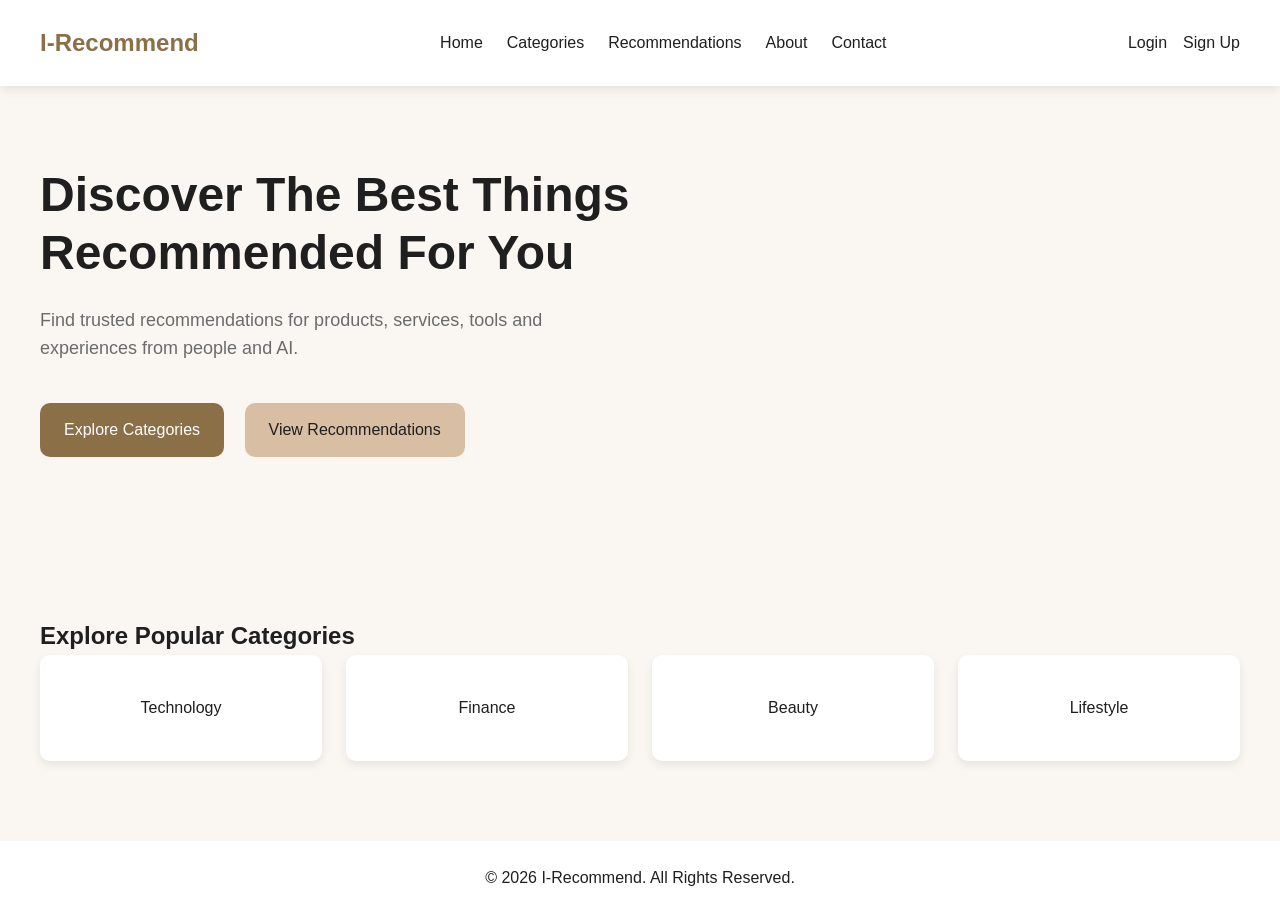
==== index.html @ aad708f9 "Build project structure and homepage foundation" ====
<!DOCTYPE html>
<html lang="en">

<head>
<meta charset="UTF-8">

<meta name="viewport" content="width=device-width, initial-scale=1.0">

<title>I-Recommend | Discover The Best Recommendations</title>

<meta name="description" content="I-Recommend helps you discover the best products, services, tools and experiences recommended by people and AI.">

<!-- CSS -->
<link rel="stylesheet" href="css/variables.css">
<link rel="stylesheet" href="css/styles.css">
<link rel="stylesheet" href="css/responsive.css">
<link rel="stylesheet" href="css/animations.css">

</head>


<body>

<!-- Navigation -->
<header>
<nav class="navbar">

<div class="logo">
I-Recommend
</div>


<ul class="nav-links">

<li>
<a href="index.html">Home</a>
</li>

<li>
<a href="categories.html">Categories</a>
</li>

<li>
<a href="recommendation.html">Recommendations</a>
</li>

<li>
<a href="about.html">About</a>
</li>

<li>
<a href="contact.html">Contact</a>
</li>

</ul>


<div class="auth-buttons">

<a href="login.html">
Login
</a>

<a href="signup.html">
Sign Up
</a>

</div>


</nav>

</header>



<!-- Hero Section -->

<main>


<section class="hero">


<div class="hero-content">


<h1>
Discover The Best Things Recommended For You
</h1>


<p>
Find trusted recommendations for products, services, tools and experiences from people and AI.
</p>


<div class="hero-actions">

<a href="categories.html" class="primary-btn">
Explore Categories
</a>


<a href="recommendation.html" class="secondary-btn">
View Recommendations
</a>


</div>


</div>



<div class="hero-image">

<!-- Image will be added later -->

</div>



</section>





<!-- Categories Preview -->


<section class="categories-preview">


<h2>
Explore Popular Categories
</h2>


<div class="category-container">


<div class="category-card">
Technology
</div>


<div class="category-card">
Finance
</div>


<div class="category-card">
Beauty
</div>


<div class="category-card">
Lifestyle
</div>


</div>


</section>



</main>





<!-- Footer -->

<footer>

<p>
© 2026 I-Recommend. All Rights Reserved.
</p>

</footer>



<!-- JavaScript -->

<script src="js/app.js"></script>


</body>

</html>
---- css/variables.css ----
:root {

/* Brand Colors */

--primary-color: #8B6F47;
--secondary-color: #D8BFA3;
--accent-color: #6A4E42;

--background-color: #FAF7F2;
--surface-color: #FFFFFF;

--text-primary: #1F1F1F;
--text-secondary: #6B6B6B;


/* Buttons */

--button-radius: 10px;


/* Typography */

--font-primary: "Inter", Arial, sans-serif;


/* Spacing System */

--space-xs: 8px;
--space-sm: 16px;
--space-md: 24px;
--space-lg: 40px;
--space-xl: 80px;


/* Shadows */

--shadow-small:
0 4px 10px rgba(0,0,0,0.08);


--shadow-medium:
0 10px 30px rgba(0,0,0,0.12);


}
---- css/styles.css ----
/* Global Reset */

* {
margin: 0;
padding: 0;
box-sizing: border-box;
}



body {

font-family: var(--font-primary);

background: var(--background-color);

color: var(--text-primary);

line-height: 1.6;

}

.container {
width: min(1200px, 90%);
margin: 0 auto;
}



a {

text-decoration: none;

color: inherit;

}



ul {

list-style: none;

}



/* Navigation */


.navbar {

display: flex;

justify-content: space-between;

align-items: center;

padding: var(--space-md) var(--space-lg);

background: var(--surface-color);

box-shadow: var(--shadow-small);

}



.logo {

font-size: 24px;

font-weight: 700;

color: var(--primary-color);

}



.nav-links {

display: flex;

gap: var(--space-md);

}



.nav-links a {

color: var(--text-primary);

}



.auth-buttons {

display: flex;

gap: var(--space-sm);

}




/* Hero */


.hero {

display: flex;

justify-content: space-between;

align-items: center;

padding: var(--space-xl) var(--space-lg);

}



.hero-content {

max-width: 600px;

}



.hero h1 {

font-size: 48px;

line-height: 1.2;

margin-bottom: var(--space-md);

}



.hero p {

color: var(--text-secondary);

font-size: 18px;

margin-bottom: var(--space-lg);

}




/* Buttons */


.primary-btn,
.secondary-btn {

display: inline-block;

padding: 14px 24px;

border-radius: var(--button-radius);

margin-right: var(--space-sm);

}



.primary-btn {

background: var(--primary-color);

color:white;

}



.secondary-btn {

background: var(--secondary-color);

}



/* Categories */


.categories-preview {

padding: var(--space-xl) var(--space-lg);

}



.category-container {

display:grid;

grid-template-columns:repeat(4,1fr);

gap:var(--space-md);

}



.category-card {

background:white;

padding:40px;

border-radius:var(--button-radius);

box-shadow:var(--shadow-small);

text-align:center;

}



/* Footer */


footer {

text-align:center;

padding:var(--space-md);

background:white;

}
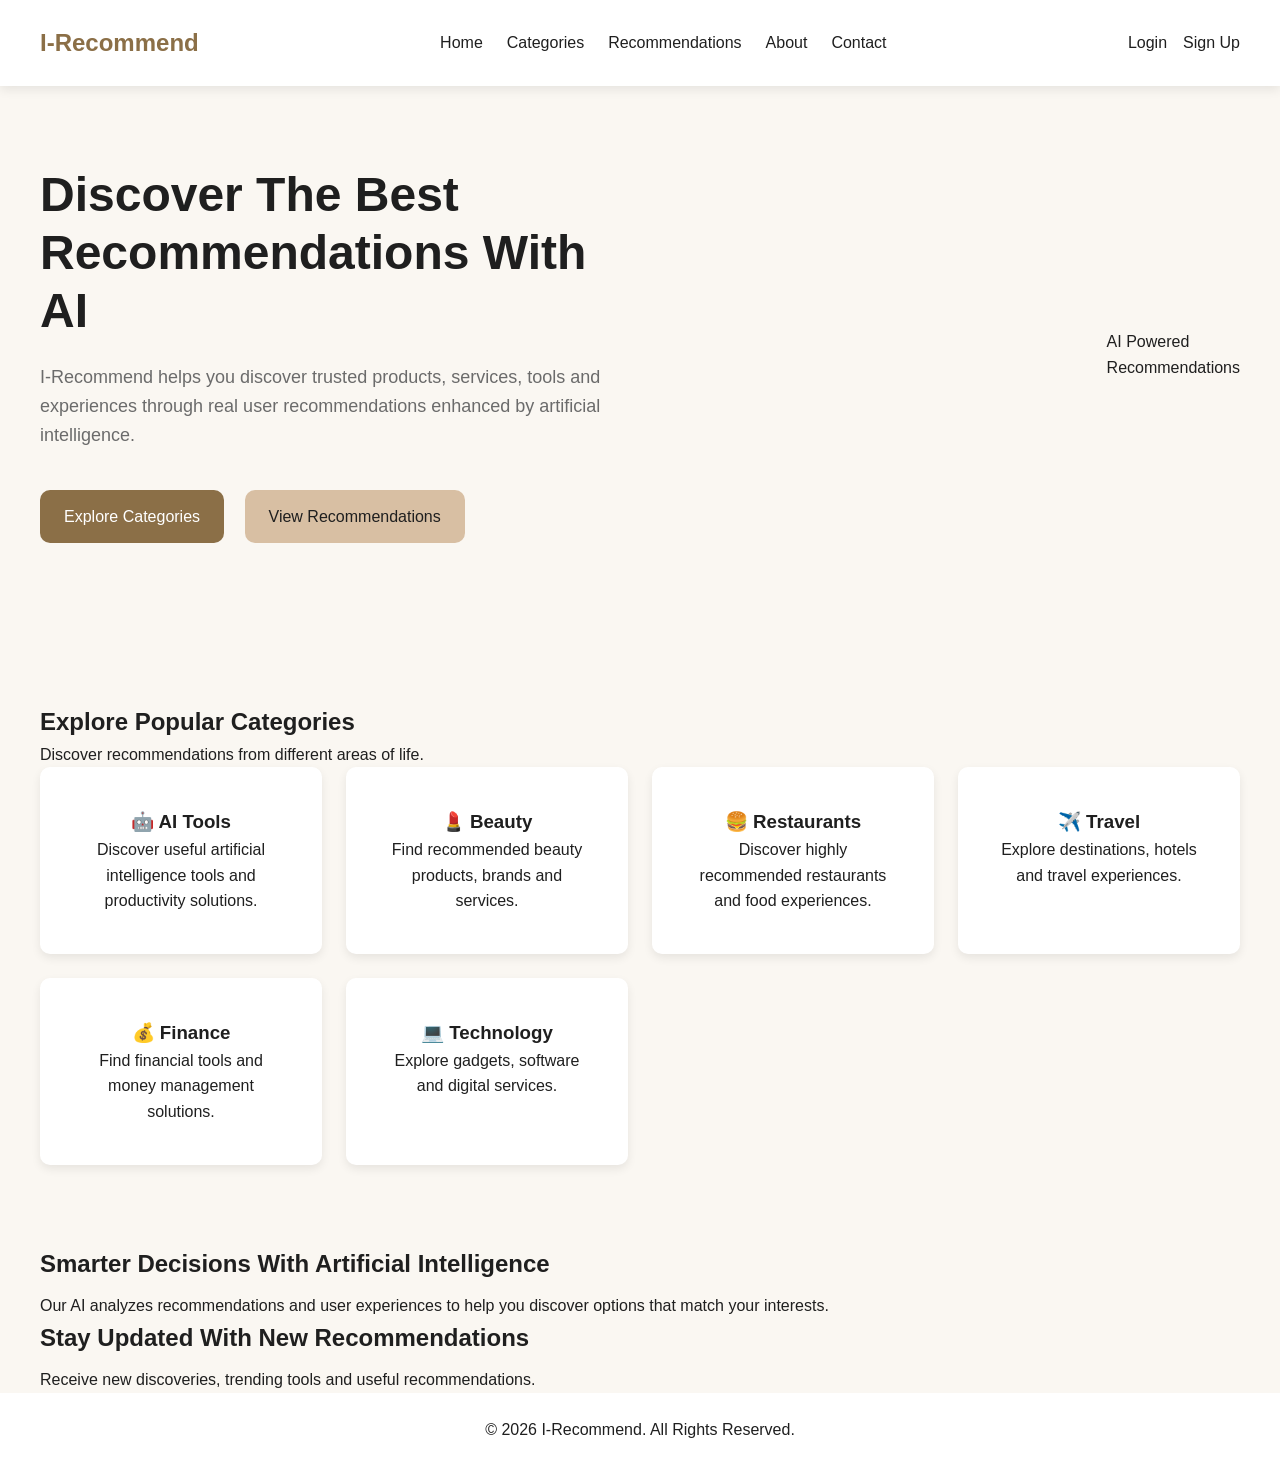
==== commit 69deed54: "Improve homepage sections and spacing" ====
--- a/index.html
+++ b/index.html
@@ -2,83 +2,105 @@
 <html lang="en">
 
 <head>
+
 <meta charset="UTF-8">
 
 <meta name="viewport" content="width=device-width, initial-scale=1.0">
 
-<title>I-Recommend | Discover The Best Recommendations</title>
-
-<meta name="description" content="I-Recommend helps you discover the best products, services, tools and experiences recommended by people and AI.">
-
-<!-- CSS -->
+<title>I-Recommend | AI Powered Recommendations</title>
+
+<meta name="description" content="Discover trusted recommendations for products, services, tools, places and experiences powered by AI and community insights.">
+
+
 <link rel="stylesheet" href="css/variables.css">
+
 <link rel="stylesheet" href="css/styles.css">
+
 <link rel="stylesheet" href="css/responsive.css">
+
 <link rel="stylesheet" href="css/animations.css">
 
+
 </head>
 
 
 <body>
 
-<!-- Navigation -->
+
 <header>
+
+
 <nav class="navbar">
+
 
 <div class="logo">
 I-Recommend
 </div>
 
 
+
 <ul class="nav-links">
 
+
 <li>
 <a href="index.html">Home</a>
 </li>
 
+
 <li>
 <a href="categories.html">Categories</a>
 </li>
 
+
 <li>
 <a href="recommendation.html">Recommendations</a>
 </li>
 
+
 <li>
 <a href="about.html">About</a>
 </li>
 
+
 <li>
 <a href="contact.html">Contact</a>
 </li>
 
+
 </ul>
 
 
+
+
 <div class="auth-buttons">
+
 
 <a href="login.html">
 Login
 </a>
 
+
 <a href="signup.html">
 Sign Up
 </a>
 
+
 </div>
 
 
 </nav>
 
+
 </header>
 
 
 
-<!-- Hero Section -->
+
 
 <main>
 
 
+
 <section class="hero">
 
 
@@ -86,16 +108,18 @@
 
 
 <h1>
-Discover The Best Things Recommended For You
+Discover The Best Recommendations With AI
 </h1>
 
 
 <p>
-Find trusted recommendations for products, services, tools and experiences from people and AI.
-</p>
+I-Recommend helps you discover trusted products, services, tools and experiences through real user recommendations enhanced by artificial intelligence.
+</p>
+
 
 
 <div class="hero-actions">
+
 
 <a href="categories.html" class="primary-btn">
 Explore Categories
@@ -114,9 +138,19 @@
 
 
 
+
+
 <div class="hero-image">
 
-<!-- Image will be added later -->
+
+<div class="ai-card">
+
+AI Powered
+<br>
+Recommendations
+
+</div>
+
 
 </div>
 
@@ -128,7 +162,6 @@
 
 
 
-<!-- Categories Preview -->
 
 
 <section class="categories-preview">
@@ -139,59 +172,199 @@
 </h2>
 
 
+<p>
+Discover recommendations from different areas of life.
+</p>
+
+
+
+
 <div class="category-container">
 
 
-<div class="category-card">
-Technology
-</div>
-
-
-<div class="category-card">
-Finance
-</div>
-
-
-<div class="category-card">
-Beauty
-</div>
-
-
-<div class="category-card">
-Lifestyle
-</div>
-
-
-</div>
+
+
+
+<div class="category-card">
+
+<h3>
+🤖 AI Tools
+</h3>
+
+<p>
+Discover useful artificial intelligence tools and productivity solutions.
+</p>
+
+</div>
+
+
+
+
+
+
+<div class="category-card">
+
+<h3>
+💄 Beauty
+</h3>
+
+<p>
+Find recommended beauty products, brands and services.
+</p>
+
+</div>
+
+
+
+
+
+
+<div class="category-card">
+
+<h3>
+🍔 Restaurants
+</h3>
+
+<p>
+Discover highly recommended restaurants and food experiences.
+</p>
+
+</div>
+
+
+
+
+
+
+<div class="category-card">
+
+<h3>
+✈️ Travel
+</h3>
+
+<p>
+Explore destinations, hotels and travel experiences.
+</p>
+
+</div>
+
+
+
+
+
+
+<div class="category-card">
+
+<h3>
+💰 Finance
+</h3>
+
+<p>
+Find financial tools and money management solutions.
+</p>
+
+</div>
+
+
+
+
+
+
+<div class="category-card">
+
+<h3>
+💻 Technology
+</h3>
+
+<p>
+Explore gadgets, software and digital services.
+</p>
+
+</div>
+
+
+
+
+
+</div>
+
 
 
 </section>
 
 
 
+
+
+
+
+
+<section class="ai-section">
+
+
+<h2>
+Smarter Decisions With Artificial Intelligence
+</h2>
+
+
+<p>
+Our AI analyzes recommendations and user experiences to help you discover options that match your interests.
+</p>
+
+
+</section>
+
+
+
+
+
+
+
+
+<section class="newsletter">
+
+
+<h2>
+Stay Updated With New Recommendations
+</h2>
+
+
+<p>
+Receive new discoveries, trending tools and useful recommendations.
+</p>
+
+
+</section>
+
+
+
+
+
 </main>
 
 
 
 
 
-<!-- Footer -->
+
 
 <footer>
 
+
 <p>
 © 2026 I-Recommend. All Rights Reserved.
 </p>
 
+
 </footer>
 
 
 
-<!-- JavaScript -->
 
 <script src="js/app.js"></script>
 
 
 </body>
 
+
 </html>
--- a/css/styles.css
+++ b/css/styles.css
@@ -244,3 +244,19 @@
 background:white;
 
 }
+
+.ai-section,
+.newsletter {
+padding-left: 40px;
+padding-right: 40px;
+}
+
+.ai-section h2,
+.newsletter h2 {
+margin-bottom: 10px;
+}
+
+.ai-section p,
+.newsletter p {
+margin-top: 0;
+}
--- a/css/responsive.css
+++ b/css/responsive.css
@@ -0,0 +1,178 @@
+/* =========================
+TABLET RESPONSIVENESS
+========================= */
+
+
+@media (max-width: 1024px) {
+
+
+.navbar {
+
+padding: 20px 30px;
+
+}
+
+
+
+.hero {
+
+padding: 70px 30px;
+
+gap: 30px;
+
+}
+
+
+
+.hero h1 {
+
+font-size: 45px;
+
+}
+
+
+
+.hero-image {
+
+width: 300px;
+
+height: 300px;
+
+}
+
+
+
+.category-container {
+
+grid-template-columns: repeat(2, 1fr);
+
+}
+
+
+}
+
+
+
+
+
+/* =========================
+MOBILE RESPONSIVENESS
+========================= */
+
+
+@media (max-width: 768px) {
+
+
+
+.navbar {
+
+flex-direction: column;
+
+gap: 20px;
+
+padding: 20px;
+
+}
+
+
+
+.nav-links {
+
+flex-direction: column;
+
+text-align: center;
+
+gap: 15px;
+
+}
+
+
+
+.auth-buttons {
+
+justify-content: center;
+
+}
+
+
+
+.hero {
+
+flex-direction: column;
+
+text-align: center;
+
+padding: 50px 20px;
+
+}
+
+
+
+.hero h1 {
+
+font-size: 36px;
+
+}
+
+
+
+.hero p {
+
+font-size: 16px;
+
+}
+
+
+
+.hero-actions {
+
+flex-direction: column;
+
+align-items: center;
+
+}
+
+
+
+.hero-image {
+
+width: 250px;
+
+height: 250px;
+
+}
+
+
+
+.category-container {
+
+grid-template-columns: 1fr;
+
+}
+
+
+
+.categories-preview {
+
+padding: 50px 20px;
+
+}
+
+
+
+.ai-section {
+
+padding: 50px 20px;
+
+}
+
+
+
+.newsletter {
+
+padding: 50px 20px;
+
+}
+
+
+}
--- a/css/animations.css
+++ b/css/animations.css
@@ -0,0 +1,117 @@
+/* =========================
+FADE ANIMATION
+========================= */
+
+
+@keyframes fadeIn {
+
+from {
+
+opacity: 0;
+
+transform: translateY(20px);
+
+}
+
+
+to {
+
+opacity: 1;
+
+transform: translateY(0);
+
+}
+
+}
+
+
+
+
+
+/* =========================
+FLOAT ANIMATION
+========================= */
+
+
+@keyframes float {
+
+
+0% {
+
+transform: translateY(0);
+
+}
+
+
+
+50% {
+
+transform: translateY(-15px);
+
+}
+
+
+
+100% {
+
+transform: translateY(0);
+
+}
+
+
+}
+
+
+
+
+
+/* =========================
+APPLY ANIMATIONS
+========================= */
+
+
+.hero-content {
+
+animation: fadeIn 1s ease forwards;
+
+}
+
+
+
+.ai-card {
+
+animation: float 4s ease-in-out infinite;
+
+}
+
+
+
+.category-card {
+
+animation: fadeIn 0.8s ease forwards;
+
+}
+
+
+
+
+
+/* =========================
+HOVER EFFECTS
+========================= */
+
+
+.category-card:hover {
+
+transition: transform 0.3s ease;
+
+}
+
+
+
+.primary-btn:hover,
+.secondary-btn:hover {
+
+transition: all 0.3s ease;
+
+}
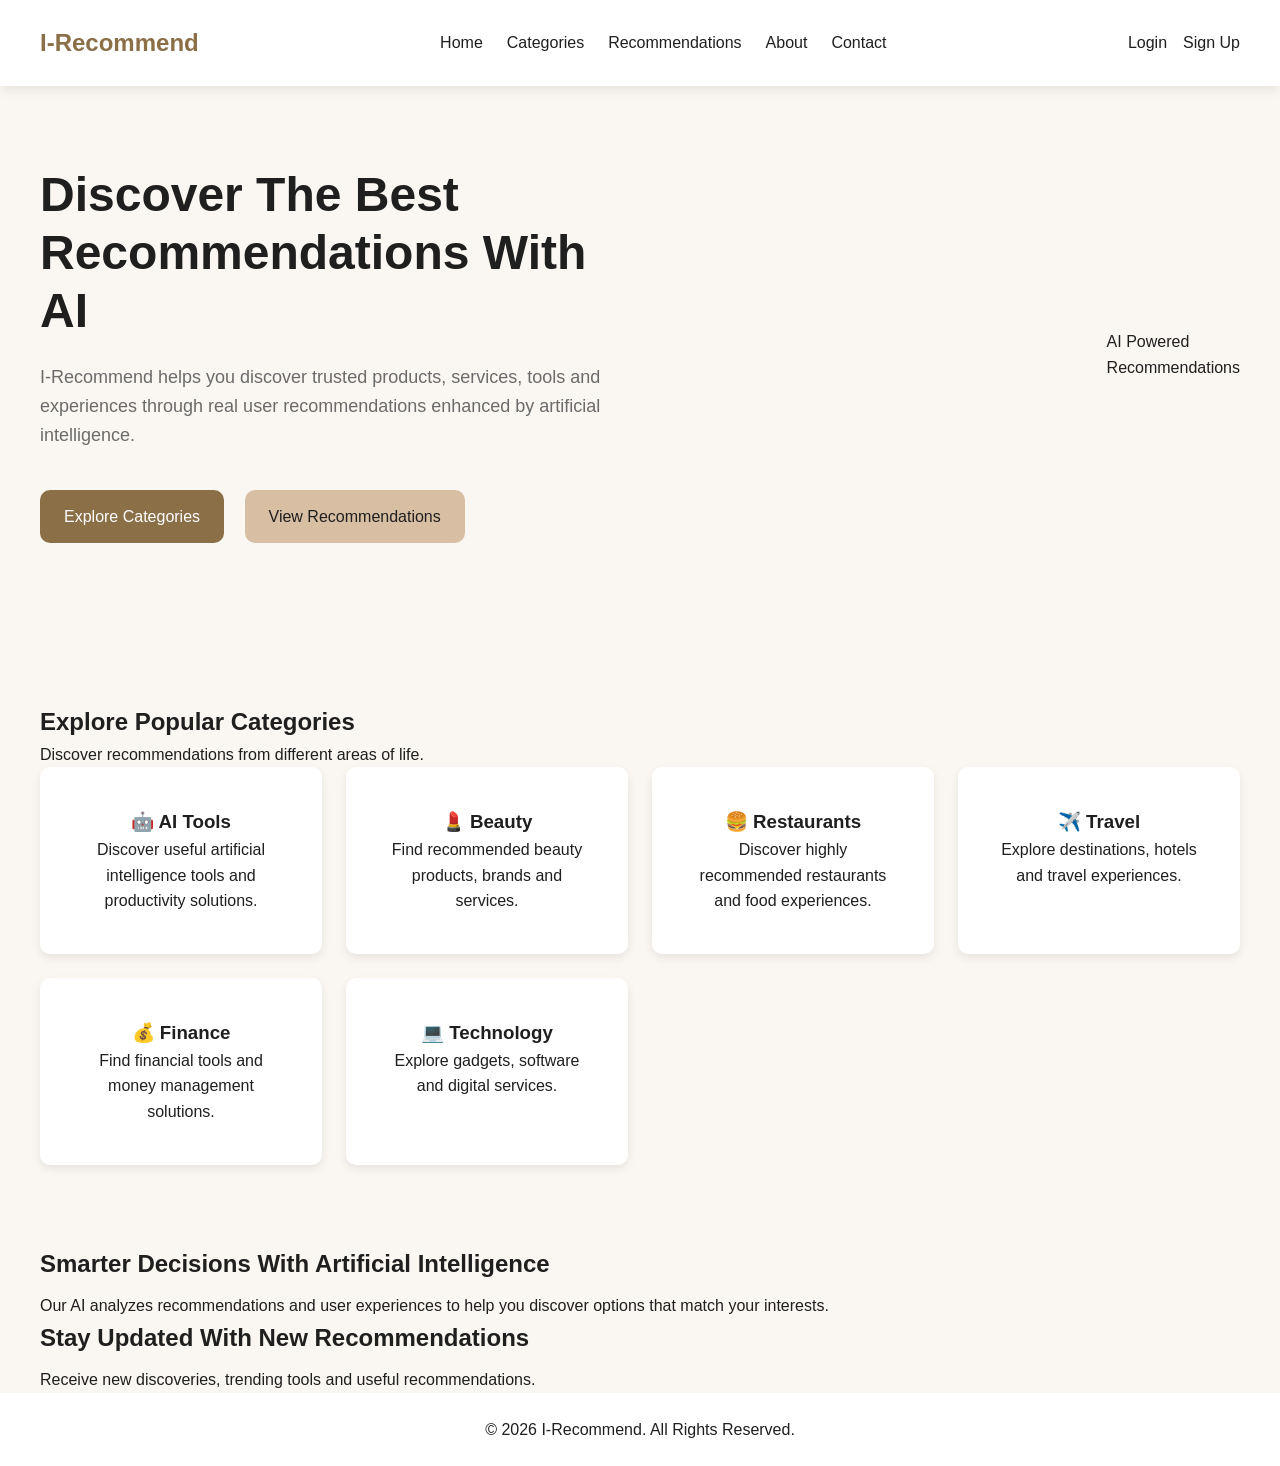
==== commit bdf2f0a9: "Build dynamic recommendations page with JSON data" ====
--- a/index.html
+++ b/index.html
@@ -363,6 +363,8 @@
 
 <script src="js/app.js"></script>
 
+<script src="js/search.js"></script>
+
 
 </body>
 
--- a/css/styles.css
+++ b/css/styles.css
@@ -260,3 +260,256 @@
 .newsletter p {
 margin-top: 0;
 }
+
+/* =========================
+RECOMMENDATION PAGE
+========================= */
+
+
+.search-section {
+
+padding: 40px 20px;
+
+display: flex;
+
+justify-content: center;
+
+}
+
+
+
+.search-container {
+
+display: flex;
+
+gap: 15px;
+
+width: 100%;
+
+max-width: 800px;
+
+}
+
+
+
+.search-container input {
+
+flex: 1;
+
+padding: 15px 20px;
+
+border-radius: 10px;
+
+border: 1px solid #ddd;
+
+font-size: 16px;
+
+}
+
+
+
+
+
+.filter-section {
+
+padding: 30px 40px;
+
+text-align: center;
+
+}
+
+
+
+.filters {
+
+display: flex;
+
+justify-content: center;
+
+gap: 20px;
+
+margin-top: 25px;
+
+flex-wrap: wrap;
+
+}
+
+
+
+.filters select {
+
+padding: 12px 20px;
+
+border-radius: 8px;
+
+border: 1px solid #ddd;
+
+font-size: 15px;
+
+}
+
+
+
+
+
+
+.recommendations {
+
+padding: 50px 40px;
+
+}
+
+
+
+.recommendations h2 {
+
+text-align: center;
+
+margin-bottom: 35px;
+
+}
+
+
+
+
+
+.recommendation-grid {
+
+display: grid;
+
+grid-template-columns: repeat(3, 1fr);
+
+gap: 30px;
+
+}
+
+
+
+
+
+
+.recommendation-card {
+
+padding: 25px;
+
+border-radius: 15px;
+
+background: white;
+
+box-shadow: 0 10px 25px rgba(0,0,0,0.08);
+
+transition: transform 0.3s ease;
+
+}
+
+
+
+
+
+.recommendation-card:hover {
+
+transform: translateY(-5px);
+
+}
+
+
+
+
+
+.recommendation-card img {
+
+width: 100%;
+
+height: 180px;
+
+object-fit: cover;
+
+border-radius: 10px;
+
+}
+
+
+
+.recommendation-card h3 {
+
+margin-top: 20px;
+
+}
+
+
+
+.category-tag {
+
+display: inline-block;
+
+margin: 10px 0;
+
+padding: 5px 12px;
+
+border-radius: 20px;
+
+font-size: 13px;
+
+}
+
+
+
+.card-footer {
+
+display: flex;
+
+justify-content: space-between;
+
+margin: 20px 0;
+
+font-size: 14px;
+
+}
+
+
+
+
+
+@media (max-width: 900px) {
+
+
+.recommendation-grid {
+
+grid-template-columns: repeat(2, 1fr);
+
+}
+
+
+}
+
+
+
+
+
+@media (max-width: 600px) {
+
+
+.search-container {
+
+flex-direction: column;
+
+}
+
+
+
+.recommendation-grid {
+
+grid-template-columns: 1fr;
+
+}
+
+
+
+.recommendations {
+
+padding: 30px 20px;
+
+}
+
+
+}
